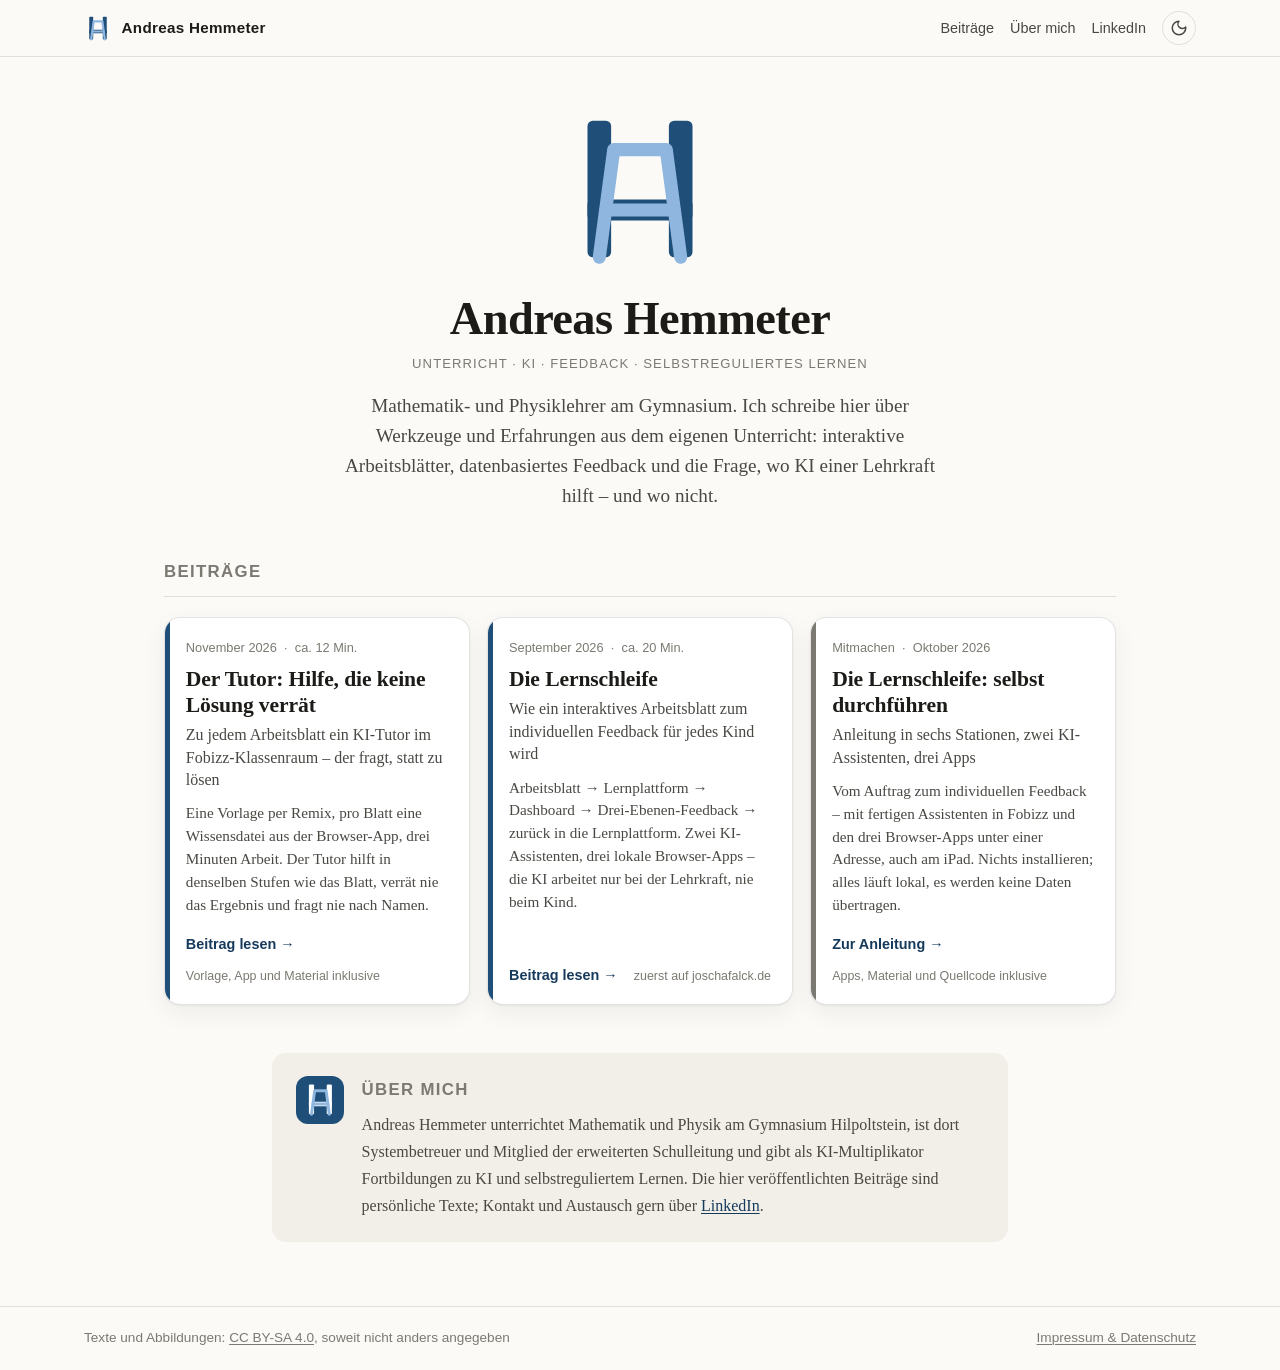
==== index.html @ 4178ff54 "Add files via upload" ====
<!DOCTYPE html>
<html lang="de">
<head>
<meta charset="utf-8">
<meta name="viewport" content="width=device-width, initial-scale=1">
<title>Andreas Hemmeter – Die Lernschleife, KI und Feedback im Unterricht</title>
<meta name="description" content="Andreas Hemmeter schreibt über die Lernschleife – individuelles Feedback mit KI aus interaktiven Arbeitsblättern –, über KI im Unterricht und selbstreguliertes Lernen.">
<meta name="author" content="Andreas Hemmeter">
<meta property="og:title" content="Andreas Hemmeter – Beiträge">
<meta property="og:description" content="Texte zur Lernschleife, zu KI im Unterricht, lernwirksamem Feedback und selbstreguliertem Lernen.">
<meta property="og:type" content="website">
<link rel="canonical" href="https://andreas-hemmeter.de/">
<meta property="og:url" content="https://andreas-hemmeter.de/">
<meta property="og:site_name" content="Andreas Hemmeter">
<meta property="og:locale" content="de_DE">
<meta property="og:image" content="https://andreas-hemmeter.de/icon-512.png">
<meta property="og:image:width" content="512">
<meta property="og:image:height" content="512">
<meta property="og:image:alt" content="Logo von Andreas Hemmeter">
<meta name="twitter:card" content="summary">
<script type="application/ld+json">
{
 "@context": "https://schema.org",
 "@graph": [
  {
   "@type": "WebSite",
   "@id": "https://andreas-hemmeter.de/#website",
   "url": "https://andreas-hemmeter.de/",
   "name": "Andreas Hemmeter",
   "inLanguage": "de",
   "publisher": {
    "@id": "https://andreas-hemmeter.de/#person"
   }
  },
  {
   "@type": "Person",
   "@id": "https://andreas-hemmeter.de/#person",
   "name": "Andreas Hemmeter",
   "url": "https://andreas-hemmeter.de/",
   "jobTitle": "Lehrer für Mathematik und Physik",
   "worksFor": {
    "@type": "EducationalOrganization",
    "name": "Gymnasium Hilpoltstein"
   },
   "sameAs": [
    "https://www.linkedin.com/in/andreas-hemmeter-46641b86",
    "https://github.com/andy-unclesam"
   ],
   "image": "https://andreas-hemmeter.de/icon-512.png"
  }
 ]
}
</script>
<meta name="color-scheme" content="light dark">
<link rel="icon" href="/favicon.svg" type="image/svg+xml">
<link rel="icon" href="/favicon-32.png" sizes="32x32" type="image/png">
<link rel="apple-touch-icon" href="/apple-touch-icon.png">
<link rel="stylesheet" href="stil.css">
</head>
<body>

<header class="kopf">
  <div class="kopf-inner">
    <a class="marke" href="./"><svg class="logo" viewBox="0 0 64 64" aria-hidden="true" focusable="false"><g class="h"><rect x="12" y="6" width="9" height="52" rx="2"/><rect x="43" y="6" width="9" height="52" rx="2"/><rect x="12" y="36" width="40" height="8" rx="2"/></g><g class="a" fill="none" stroke-width="5" stroke-linecap="round" stroke-linejoin="round"><path d="M16.5 58 L22 17 H42 L47.5 58"/><path d="M19 40 H45"/></g></svg><span>Andreas Hemmeter</span></a>
    <nav class="kopf-nav" aria-label="Seite">
      <a href="#beitraege">Beiträge</a>
      <a href="#ueber">Über mich</a>
      <a href="https://www.linkedin.com/in/andreas-hemmeter-46641b86" rel="me noopener" target="_blank">LinkedIn</a>
      <button type="button" class="theme" id="theme" aria-label="Hell/Dunkel umschalten" title="Hell/Dunkel umschalten">
        <svg width="18" height="18" viewBox="0 0 24 24" fill="none" stroke="currentColor" stroke-width="2" stroke-linecap="round" stroke-linejoin="round" aria-hidden="true"><path d="M12 3a9 9 0 1 0 9 9c0-.5 0-1-.1-1.4A5.5 5.5 0 0 1 12 3z"/></svg>
      </button>
    </nav>
  </div>
</header>

<main class="seite">

  <section class="hero">
    <div class="hero-logo" aria-hidden="true"><svg class="logo" viewBox="0 0 64 64" aria-hidden="true" focusable="false"><g class="h"><rect x="12" y="6" width="9" height="52" rx="2"/><rect x="43" y="6" width="9" height="52" rx="2"/><rect x="12" y="36" width="40" height="8" rx="2"/></g><g class="a" fill="none" stroke-width="5" stroke-linecap="round" stroke-linejoin="round"><path d="M16.5 58 L22 17 H42 L47.5 58"/><path d="M19 40 H45"/></g></svg></div>
    <h1 class="hero-name">Andreas Hemmeter</h1>
    <p class="kicker">Unterricht · KI · Feedback · selbstreguliertes Lernen</p>
    <p class="untertitel">Mathematik- und Physiklehrer am Gymnasium. Ich schreibe hier über Werkzeuge und Erfahrungen aus dem eigenen Unterricht: interaktive Arbeitsblätter, datenbasiertes Feedback und die Frage, wo KI einer Lehrkraft hilft – und wo nicht.</p>
  </section>

  <section id="beitraege" class="beitraege" aria-labelledby="beitraege-titel">
    <h2 id="beitraege-titel">Beiträge</h2>
    <div class="kacheln">

      <!-- ── Neuer Beitrag: diesen <a class="kachel">-Block kopieren und oben einfügen (neueste zuerst) ── -->
      <a class="kachel" href="Lernschleife/tutor/">
        <p class="kachel-meta"><time datetime="2026-11">November 2026</time><span aria-hidden="true">·</span><span>ca. 12 Min.</span></p>
        <h3>Der Tutor: Hilfe, die keine Lösung verrät</h3>
        <p class="kachel-unter">Zu jedem Arbeitsblatt ein KI-Tutor im Fobizz-Klassenraum – der fragt, statt zu lösen</p>
        <p class="kachel-text">Eine Vorlage per Remix, pro Blatt eine Wissensdatei aus der Browser-App, drei Minuten Arbeit. Der Tutor hilft in denselben Stufen wie das Blatt, verrät nie das Ergebnis und fragt nie nach Namen.</p>
        <p class="kachel-link"><span>Beitrag lesen →</span><span class="kachel-quelle">Vorlage, App und Material inklusive</span></p>
      </a>
      <!-- ── Ende Beitrag ── -->

      <a class="kachel" href="Lernschleife/">
        <p class="kachel-meta"><time datetime="2026-09">September 2026</time><span aria-hidden="true">·</span><span>ca. 20 Min.</span></p>
        <h3>Die Lernschleife</h3>
        <p class="kachel-unter">Wie ein interaktives Arbeitsblatt zum individuellen Feedback für jedes Kind wird</p>
        <p class="kachel-text">Arbeitsblatt → Lernplattform → Dashboard → Drei-Ebenen-Feedback → zurück in die Lernplattform. Zwei KI-Assistenten, drei lokale Browser-Apps – die KI arbeitet nur bei der Lehrkraft, nie beim Kind.</p>
        <p class="kachel-link"><span>Beitrag lesen →</span><span class="kachel-quelle">zuerst auf joschafalck.de</span></p>
      </a>
      <!-- ── Ende Beitrag ── -->

      <a class="kachel werkzeug" href="Lernschleife/anleitung/">
        <p class="kachel-meta"><span>Mitmachen</span><span aria-hidden="true">·</span><time datetime="2026-10">Oktober 2026</time></p>
        <h3>Die Lernschleife: selbst durchführen</h3>
        <p class="kachel-unter">Anleitung in sechs Stationen, zwei KI-Assistenten, drei Apps</p>
        <p class="kachel-text">Vom Auftrag zum individuellen Feedback – mit fertigen Assistenten in Fobizz und den drei Browser-Apps unter einer Adresse, auch am iPad. Nichts installieren; alles läuft lokal, es werden keine Daten übertragen.</p>
        <p class="kachel-link"><span>Zur Anleitung →</span><span class="kachel-quelle">Apps, Material und Quellcode inklusive</span></p>
      </a>

    </div>
  </section>

  <section id="ueber" class="ueber" aria-labelledby="ueber-titel">
    <div class="logo-kachel" aria-hidden="true"><svg class="logo" viewBox="0 0 64 64" aria-hidden="true" focusable="false"><g class="h"><rect x="12" y="6" width="9" height="52" rx="2"/><rect x="43" y="6" width="9" height="52" rx="2"/><rect x="12" y="36" width="40" height="8" rx="2"/></g><g class="a" fill="none" stroke-width="5" stroke-linecap="round" stroke-linejoin="round"><path d="M16.5 58 L22 17 H42 L47.5 58"/><path d="M19 40 H45"/></g></svg></div>
    <div>
      <h2 id="ueber-titel">Über mich</h2>
      <p>Andreas Hemmeter unterrichtet Mathematik und Physik am Gymnasium Hilpoltstein, ist dort Systembetreuer und Mitglied der erweiterten Schulleitung und gibt als KI-Multiplikator Fortbildungen zu KI und selbstreguliertem Lernen. Die hier veröffentlichten Beiträge sind persönliche Texte; Kontakt und Austausch gern über <a href="https://www.linkedin.com/in/andreas-hemmeter-46641b86" rel="me noopener" target="_blank">LinkedIn</a>.</p>
    </div>
  </section>

</main>

<footer class="fuss">
  <div class="fuss-inner">
    <span>Texte und Abbildungen: <a href="https://creativecommons.org/licenses/by-sa/4.0/deed.de" rel="license noopener" target="_blank">CC BY-SA 4.0</a>, soweit nicht anders angegeben</span>
    <span><a href="impressum.html">Impressum &amp; Datenschutz</a></span>
  </div>
</footer>

<script>
(function () {
  var root = document.documentElement, btn = document.getElementById('theme');
  var t; try { t = localStorage.getItem('theme'); } catch (e) {}
  if (t === 'dark' || t === 'light') root.setAttribute('data-theme', t);
  btn.addEventListener('click', function () {
    var dunkel = root.getAttribute('data-theme') === 'dark' ||
      (!root.getAttribute('data-theme') && window.matchMedia('(prefers-color-scheme: dark)').matches);
    var neu = dunkel ? 'light' : 'dark';
    root.setAttribute('data-theme', neu);
    try { localStorage.setItem('theme', neu); } catch (e) {}
  });
})();
</script>
</body>
</html>
---- stil.css ----
/* ───────── andreas-hemmeter.de · Startseite ───────── */
:root {
  --bg: #fbfaf7; --bg-2: #f2efe8; --ink: #1c1b18; --ink-2: #4a4843; --ink-3: #7c7972;
  --line: rgba(28,27,24,0.12); --accent: #1f4e79; --accent-soft: rgba(31,78,121,0.09); --accent-ink: #163a5c;
  --card: #ffffff; --shadow: 0 1px 2px rgba(0,0,0,0.05), 0 8px 24px rgba(0,0,0,0.06);
  --serif: "Iowan Old Style", "Palatino Linotype", "Book Antiqua", Palatino, "Charter", "Georgia", serif;
  --sans: -apple-system, BlinkMacSystemFont, "Segoe UI", Roboto, "Helvetica Neue", Arial, sans-serif;
  --measure: 46rem;
}
:root[data-theme="dark"] {
  --bg: #16171a; --bg-2: #1e2024; --ink: #ebe8e1; --ink-2: #c3bfb6; --ink-3: #8c8981;
  --line: rgba(235,232,225,0.14); --accent: #8fb6de; --accent-soft: rgba(143,182,222,0.12); --accent-ink: #b7d2ee;
  --card: #1e2024; --shadow: 0 1px 2px rgba(0,0,0,0.4), 0 10px 30px rgba(0,0,0,0.45);
}
@media (prefers-color-scheme: dark) {
  :root:not([data-theme="light"]) {
    --bg: #16171a; --bg-2: #1e2024; --ink: #ebe8e1; --ink-2: #c3bfb6; --ink-3: #8c8981;
    --line: rgba(235,232,225,0.14); --accent: #8fb6de; --accent-soft: rgba(143,182,222,0.12); --accent-ink: #b7d2ee;
    --card: #1e2024; --shadow: 0 1px 2px rgba(0,0,0,0.4), 0 10px 30px rgba(0,0,0,0.45);
  }
}
* { box-sizing: border-box; }
html { scroll-behavior: smooth; -webkit-text-size-adjust: 100%; }
body { margin: 0; background: var(--bg); color: var(--ink); font-family: var(--serif); font-size: 1.125rem; line-height: 1.68; -webkit-font-smoothing: antialiased; min-height: 100vh; display: flex; flex-direction: column; }
a { color: var(--accent-ink); text-decoration-thickness: 1px; text-underline-offset: 0.14em; }
a:hover { color: var(--accent); }
button { font: inherit; }

.kopf { position: sticky; top: 0; z-index: 40; background: color-mix(in srgb, var(--bg) 88%, transparent); backdrop-filter: saturate(1.2) blur(10px); border-bottom: 1px solid var(--line); }
.kopf-inner { max-width: 72rem; margin: 0 auto; padding: 0.7rem 1.25rem; display: flex; align-items: center; justify-content: space-between; gap: 1rem; }
.marke { font-family: var(--sans); font-weight: 600; letter-spacing: 0.02em; text-decoration: none; color: var(--ink); font-size: 0.95rem; }
.kopf-nav { display: flex; align-items: center; gap: 1rem; font-family: var(--sans); font-size: 0.9rem; }
.kopf-nav a { text-decoration: none; color: var(--ink-2); }
.kopf-nav a:hover { color: var(--accent); }
.theme { background: none; border: 1px solid var(--line); border-radius: 999px; width: 34px; height: 34px; display: inline-flex; align-items: center; justify-content: center; color: var(--ink-2); cursor: pointer; }
.theme:hover { color: var(--accent); border-color: var(--accent); }

.seite { max-width: var(--measure); margin: 0 auto; padding: 0 1.25rem 4rem; width: 100%; flex: 1; }
.hero { margin: 3rem 0 3rem; text-align: center; display: flex; flex-direction: column; align-items: center; }
.hero-logo { width: clamp(120px, 22vw, 168px); height: auto; margin-bottom: 1.2rem; }
.hero-logo .logo { width: 100%; height: auto; }
.hero-name { font-weight: 600; font-size: clamp(2rem, 4.6vw, 2.9rem); letter-spacing: -0.012em; margin: 0 0 0.6rem; line-height: 1.1; }
.hero .kicker { margin-bottom: 1rem; }
.hero .untertitel { max-width: 38rem; }
.intro { margin: 3.5rem 0 3rem; }
.kicker { font-family: var(--sans); font-size: 0.82rem; letter-spacing: 0.08em; text-transform: uppercase; color: var(--ink-3); margin: 0 0 1rem; }
h1 { font-weight: 600; font-size: clamp(1.7rem, 3.4vw, 2.4rem); line-height: 1.18; letter-spacing: -0.01em; margin: 0 0 1.1rem; }
.seite { max-width: 62rem; }
.untertitel { font-size: 1.2rem; line-height: 1.55; color: var(--ink-2); margin: 0; }
h2 { font-weight: 600; font-size: 1.05rem; font-family: var(--sans); letter-spacing: 0.08em; text-transform: uppercase; color: var(--ink-3); margin: 0 0 1.25rem; padding-bottom: 0.6rem; border-bottom: 1px solid var(--line); }

.beitrag { padding: 0.25rem 0 1.75rem; margin-bottom: 1.75rem; border-bottom: 1px solid var(--line); }
.beitrag:last-of-type { border-bottom: 0; }
.beitrag-meta { font-family: var(--sans); font-size: 0.85rem; color: var(--ink-3); display: flex; flex-wrap: wrap; gap: 0.5rem; margin: 0 0 0.5rem; }
.beitrag h3 { font-size: 1.5rem; line-height: 1.25; font-weight: 600; margin: 0 0 0.8rem; letter-spacing: -0.005em; }
.beitrag h3 a { text-decoration: none; color: var(--ink); }
.beitrag h3 a:hover { color: var(--accent); }
.beitrag p { margin: 0 0 0.8rem; color: var(--ink-2); }
.beitrag-link { font-family: var(--sans); font-size: 0.95rem; }
.beitrag-link a { text-decoration: none; font-weight: 600; }

.ueber { display: flex; gap: 1.1rem; align-items: flex-start; background: var(--bg-2); border-radius: 14px; padding: 1.4rem 1.5rem; margin-top: 3rem; font-size: 1rem; color: var(--ink-2); }
.ueber h2 { border: 0; padding: 0; margin: 0 0 0.5rem; }
.ueber p { margin: 0; }
.ueber-initialen { flex-shrink: 0; width: 3rem; height: 3rem; border-radius: 50%; background: var(--accent); color: #fff; font-family: var(--sans); font-weight: 700; display: flex; align-items: center; justify-content: center; letter-spacing: 0.04em; }

.fuss { border-top: 1px solid var(--line); font-family: var(--sans); font-size: 0.85rem; color: var(--ink-3); }
.fuss-inner { max-width: 72rem; margin: 0 auto; padding: 1.25rem; display: flex; justify-content: space-between; gap: 1rem; flex-wrap: wrap; }
.fuss a { color: inherit; }

/* Impressum-Seite */
.rechtlich h1 { font-size: 1.8rem; margin-top: 3rem; }
.rechtlich h2 { margin-top: 2.2rem; }
.rechtlich p, .rechtlich address { margin: 0 0 1rem; font-style: normal; }
.platzhalter { background: rgba(232,113,10,0.15); border-radius: 4px; padding: 0 0.3rem; }

/* Logo */
:root { --logo-a: #8fb6de; }
:root[data-theme="dark"] { --logo-a: #1f4e79; }
@media (prefers-color-scheme: dark) { :root:not([data-theme="light"]) { --logo-a: #1f4e79; } }
.logo { width: 28px; height: 28px; display: block; flex-shrink: 0; }
.logo .h { fill: var(--accent); } .logo .a { stroke: var(--logo-a); }
.marke { display: inline-flex; align-items: center; gap: 0.6rem; }
.logo-kachel { width: 3rem; height: 3rem; border-radius: 12px; background: var(--accent); display: flex; align-items: center; justify-content: center; flex-shrink: 0; }
.logo-kachel .logo { width: 2.3rem; height: 2.3rem; } .logo-kachel .logo .h { fill: #fff; } .logo-kachel .logo .a { stroke: #8fb6de; }

/* Beitrags-Kacheln */
.kacheln { display: grid; grid-template-columns: repeat(auto-fill, minmax(17rem, 1fr)); gap: 1.1rem; }
.kachel { display: flex; flex-direction: column; gap: 0.35rem; background: var(--card); border: 1px solid var(--line); border-radius: 16px; padding: 1.2rem 1.3rem 1.1rem; text-decoration: none; color: inherit; box-shadow: var(--shadow); transition: transform 0.2s, box-shadow 0.2s, border-color 0.2s; position: relative; overflow: hidden; }
.kachel::before { content: ""; position: absolute; left: 0; top: 0; bottom: 0; width: 5px; background: var(--accent); }
.kachel:hover { transform: translateY(-2px); border-color: var(--accent); }
.kachel.werkzeug::before { background: var(--ink-3); }
.kachel-meta { font-family: var(--sans); font-size: 0.8rem; color: var(--ink-3); display: flex; gap: 0.45rem; margin: 0; }
.kachel h3 { font-size: 1.35rem; line-height: 1.2; font-weight: 600; margin: 0.15rem 0 0; letter-spacing: -0.005em; }
.kachel-unter { font-size: 1rem; line-height: 1.4; color: var(--ink-2); margin: 0 0 0.35rem; }
.kachel-text { font-size: 0.95rem; line-height: 1.5; color: var(--ink-2); margin: 0 0 0.6rem; flex: 1; }
.kachel-link { font-family: var(--sans); font-size: 0.9rem; font-weight: 600; color: var(--accent-ink); margin: 0; display: flex; justify-content: space-between; align-items: baseline; gap: 0.6rem; flex-wrap: wrap; }
.kachel-quelle { font-weight: 400; font-size: 0.78rem; color: var(--ink-3); }
.kachel:hover .kachel-link { color: var(--accent); }
.ueber { max-width: 46rem; margin-left: auto; margin-right: auto; }
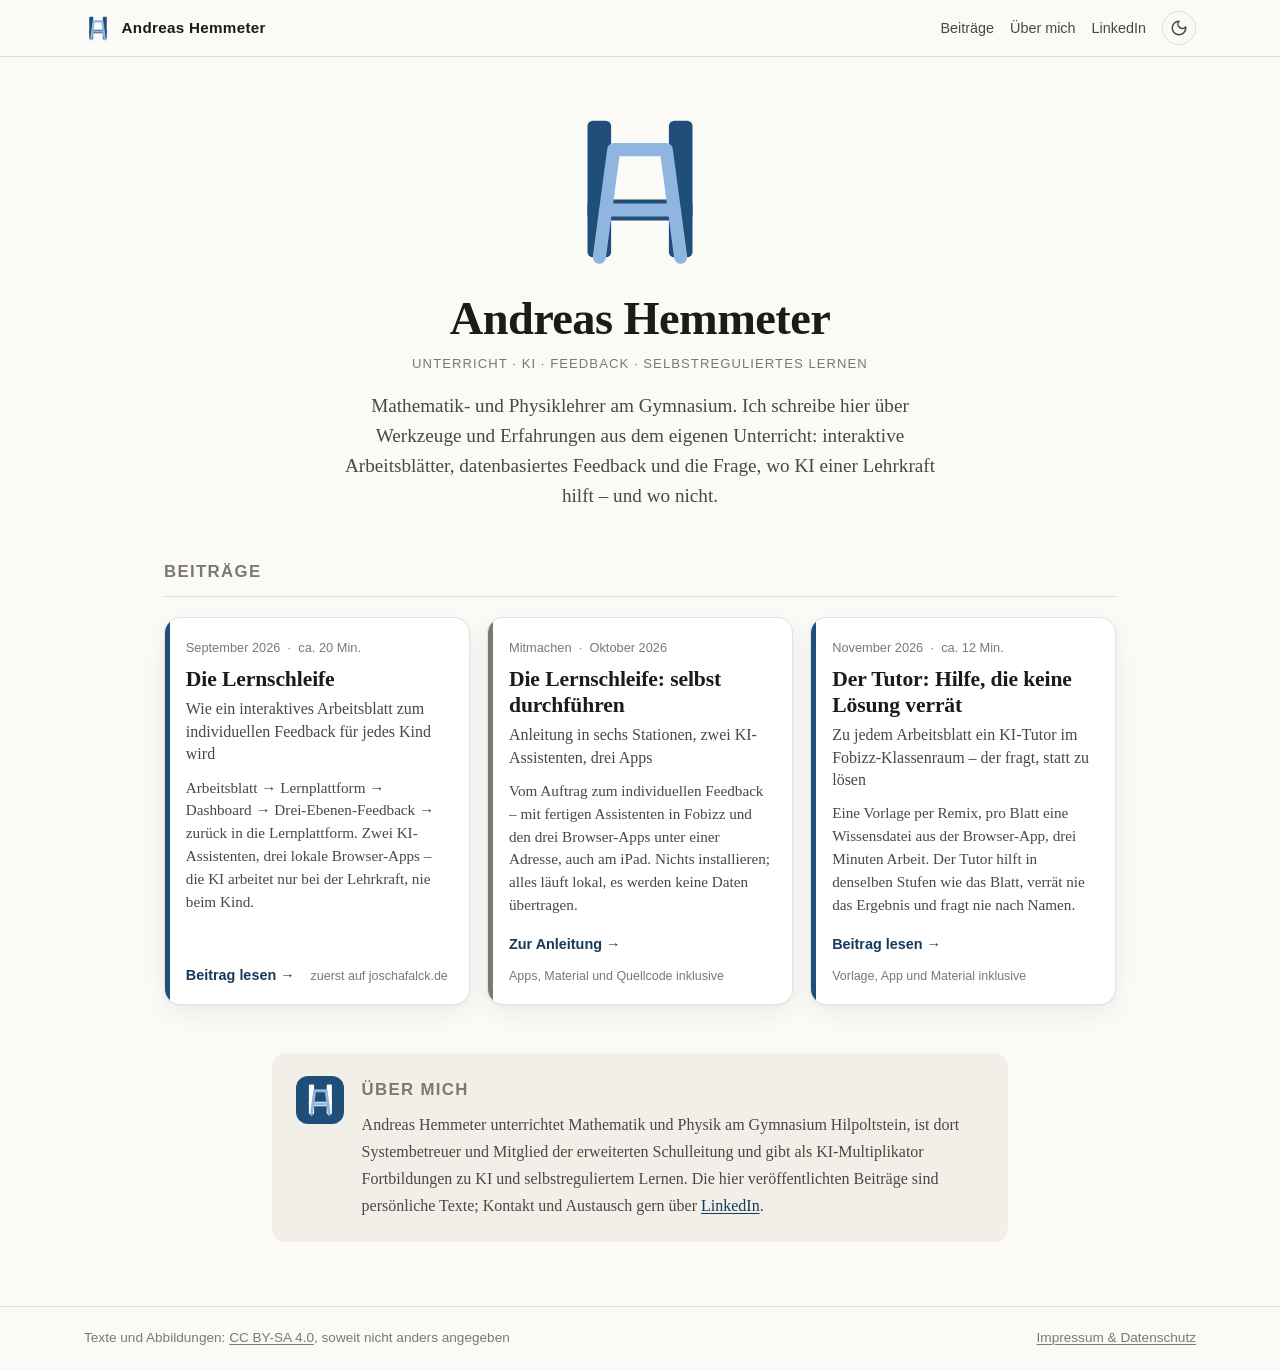
==== commit ea8e0325: "Add files via upload" ====
--- a/index.html
+++ b/index.html
@@ -86,16 +86,7 @@
     <h2 id="beitraege-titel">Beiträge</h2>
     <div class="kacheln">
 
-      <!-- ── Neuer Beitrag: diesen <a class="kachel">-Block kopieren und oben einfügen (neueste zuerst) ── -->
-      <a class="kachel" href="Lernschleife/tutor/">
-        <p class="kachel-meta"><time datetime="2026-11">November 2026</time><span aria-hidden="true">·</span><span>ca. 12 Min.</span></p>
-        <h3>Der Tutor: Hilfe, die keine Lösung verrät</h3>
-        <p class="kachel-unter">Zu jedem Arbeitsblatt ein KI-Tutor im Fobizz-Klassenraum – der fragt, statt zu lösen</p>
-        <p class="kachel-text">Eine Vorlage per Remix, pro Blatt eine Wissensdatei aus der Browser-App, drei Minuten Arbeit. Der Tutor hilft in denselben Stufen wie das Blatt, verrät nie das Ergebnis und fragt nie nach Namen.</p>
-        <p class="kachel-link"><span>Beitrag lesen →</span><span class="kachel-quelle">Vorlage, App und Material inklusive</span></p>
-      </a>
-      <!-- ── Ende Beitrag ── -->
-
+      <!-- ── Neuer Beitrag: diesen <a class="kachel">-Block kopieren und unten anfügen (chronologisch, ältester zuerst) ── -->
       <a class="kachel" href="Lernschleife/">
         <p class="kachel-meta"><time datetime="2026-09">September 2026</time><span aria-hidden="true">·</span><span>ca. 20 Min.</span></p>
         <h3>Die Lernschleife</h3>
@@ -112,6 +103,16 @@
         <p class="kachel-text">Vom Auftrag zum individuellen Feedback – mit fertigen Assistenten in Fobizz und den drei Browser-Apps unter einer Adresse, auch am iPad. Nichts installieren; alles läuft lokal, es werden keine Daten übertragen.</p>
         <p class="kachel-link"><span>Zur Anleitung →</span><span class="kachel-quelle">Apps, Material und Quellcode inklusive</span></p>
       </a>
+      <!-- ── Ende Beitrag ── -->
+
+      <a class="kachel" href="Lernschleife/tutor/">
+        <p class="kachel-meta"><time datetime="2026-11">November 2026</time><span aria-hidden="true">·</span><span>ca. 12 Min.</span></p>
+        <h3>Der Tutor: Hilfe, die keine Lösung verrät</h3>
+        <p class="kachel-unter">Zu jedem Arbeitsblatt ein KI-Tutor im Fobizz-Klassenraum – der fragt, statt zu lösen</p>
+        <p class="kachel-text">Eine Vorlage per Remix, pro Blatt eine Wissensdatei aus der Browser-App, drei Minuten Arbeit. Der Tutor hilft in denselben Stufen wie das Blatt, verrät nie das Ergebnis und fragt nie nach Namen.</p>
+        <p class="kachel-link"><span>Beitrag lesen →</span><span class="kachel-quelle">Vorlage, App und Material inklusive</span></p>
+      </a>
+      <!-- ── Ende Beitrag ── -->
 
     </div>
   </section>
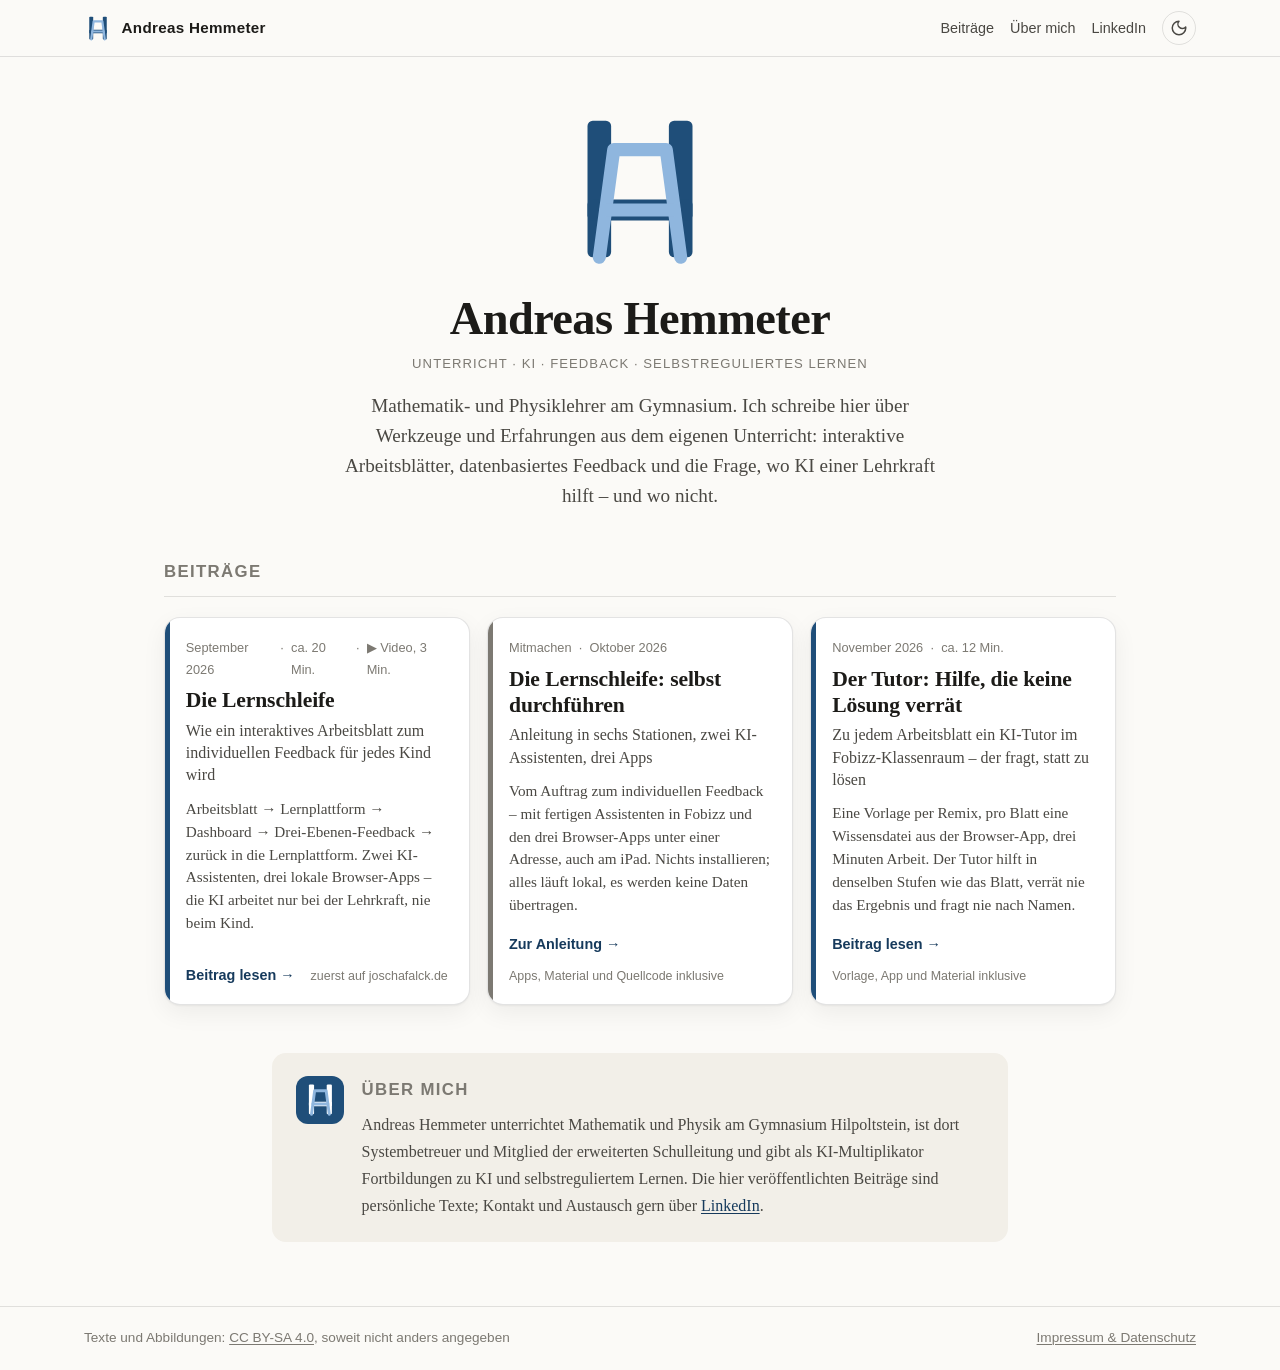
==== commit 3dbc812e: "Add files via upload" ====
--- a/index.html
+++ b/index.html
@@ -88,7 +88,7 @@
 
       <!-- ── Neuer Beitrag: diesen <a class="kachel">-Block kopieren und unten anfügen (chronologisch, ältester zuerst) ── -->
       <a class="kachel" href="Lernschleife/">
-        <p class="kachel-meta"><time datetime="2026-09">September 2026</time><span aria-hidden="true">·</span><span>ca. 20 Min.</span></p>
+        <p class="kachel-meta"><time datetime="2026-09">September 2026</time><span aria-hidden="true">·</span><span>ca. 20 Min.</span><span aria-hidden="true">·</span><span>▶ Video, 3 Min.</span></p>
         <h3>Die Lernschleife</h3>
         <p class="kachel-unter">Wie ein interaktives Arbeitsblatt zum individuellen Feedback für jedes Kind wird</p>
         <p class="kachel-text">Arbeitsblatt → Lernplattform → Dashboard → Drei-Ebenen-Feedback → zurück in die Lernplattform. Zwei KI-Assistenten, drei lokale Browser-Apps – die KI arbeitet nur bei der Lehrkraft, nie beim Kind.</p>
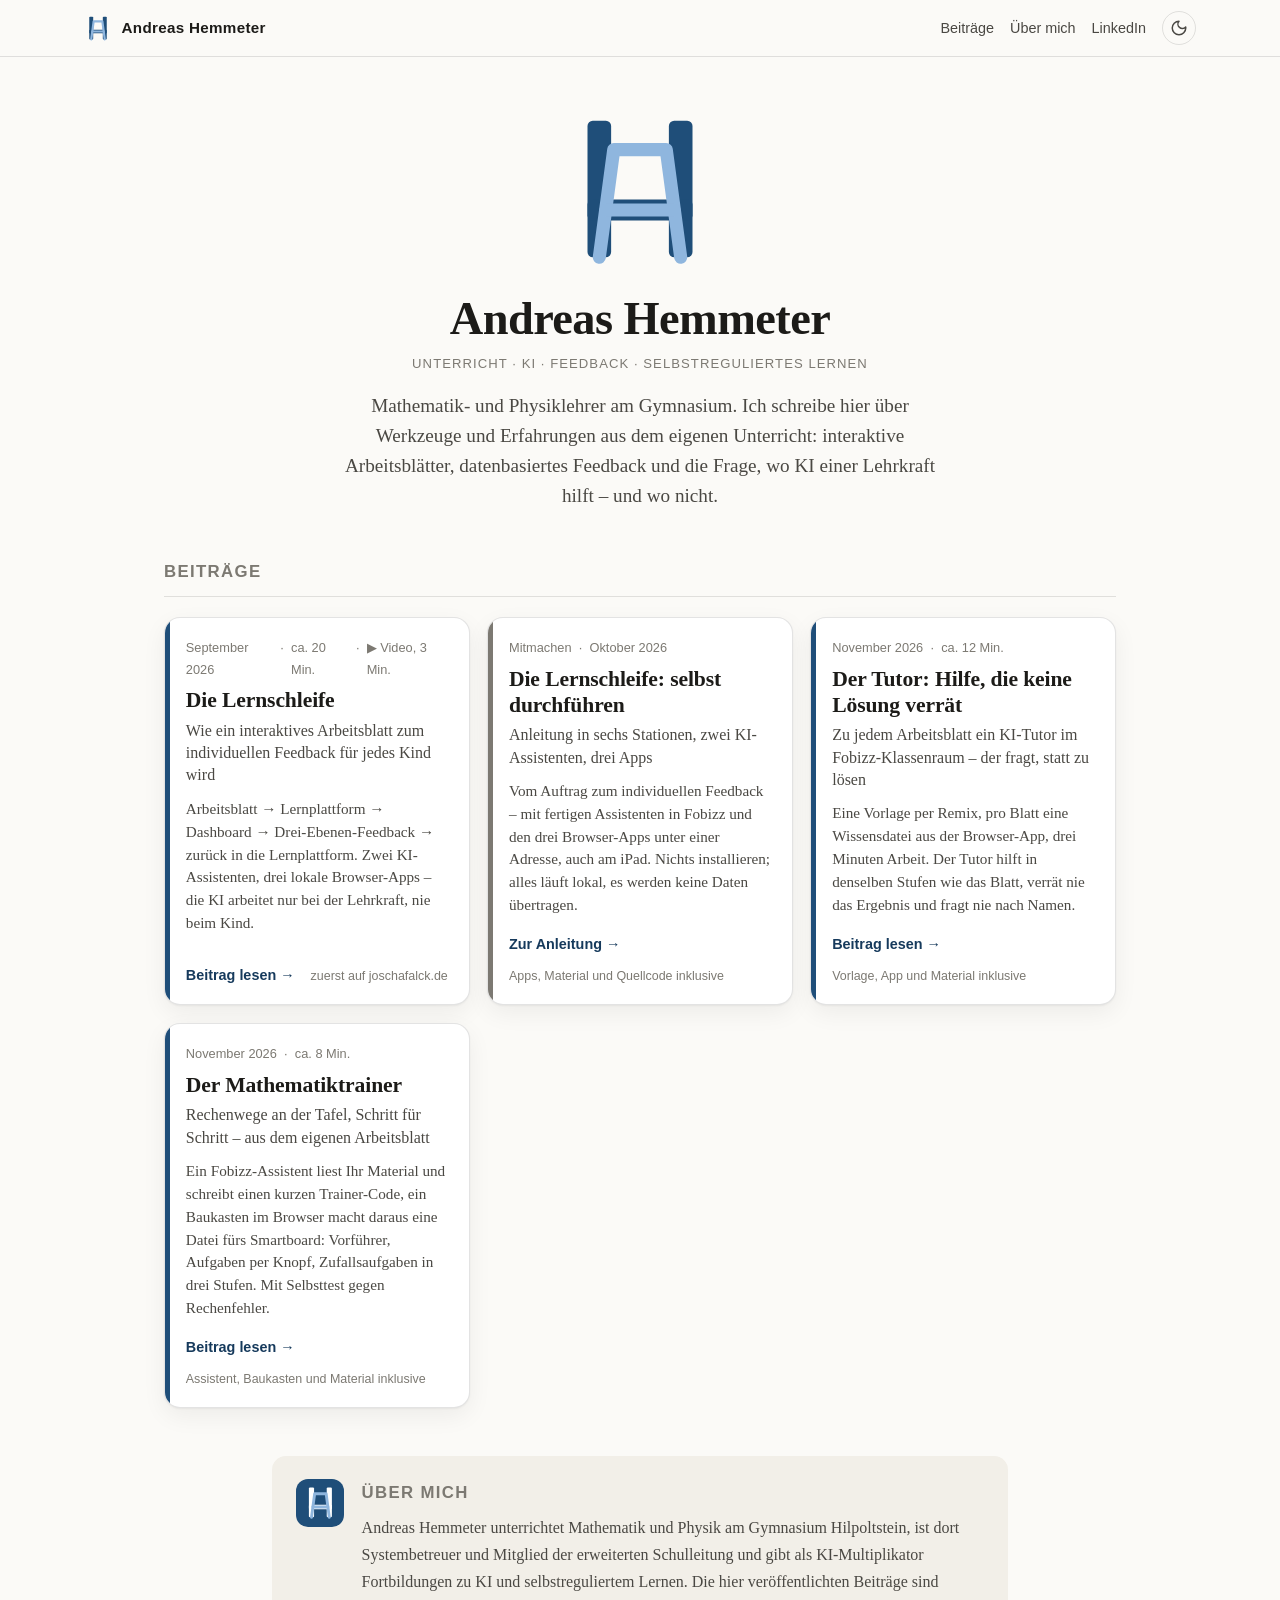
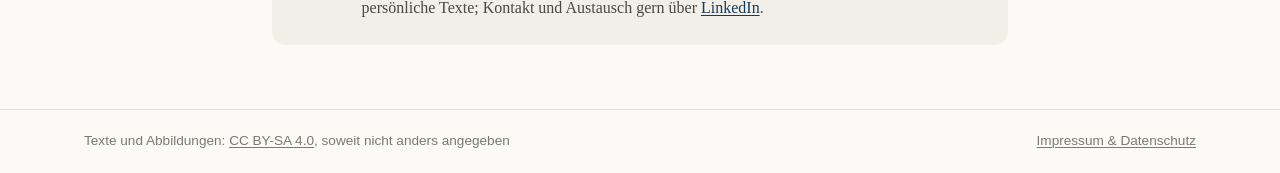
==== commit d8fafe97: "Add files via upload" ====
--- a/index.html
+++ b/index.html
@@ -114,6 +114,15 @@
       </a>
       <!-- ── Ende Beitrag ── -->
 
+      <a class="kachel" href="Mathematiktrainer/">
+        <p class="kachel-meta"><time datetime="2026-11">November 2026</time><span aria-hidden="true">·</span><span>ca. 8 Min.</span></p>
+        <h3>Der Mathematiktrainer</h3>
+        <p class="kachel-unter">Rechenwege an der Tafel, Schritt für Schritt – aus dem eigenen Arbeitsblatt</p>
+        <p class="kachel-text">Ein Fobizz-Assistent liest Ihr Material und schreibt einen kurzen Trainer-Code, ein Baukasten im Browser macht daraus eine Datei fürs Smartboard: Vorführer, Aufgaben per Knopf, Zufallsaufgaben in drei Stufen. Mit Selbsttest gegen Rechenfehler.</p>
+        <p class="kachel-link"><span>Beitrag lesen →</span><span class="kachel-quelle">Assistent, Baukasten und Material inklusive</span></p>
+      </a>
+      <!-- ── Ende Beitrag ── -->
+
     </div>
   </section>
 
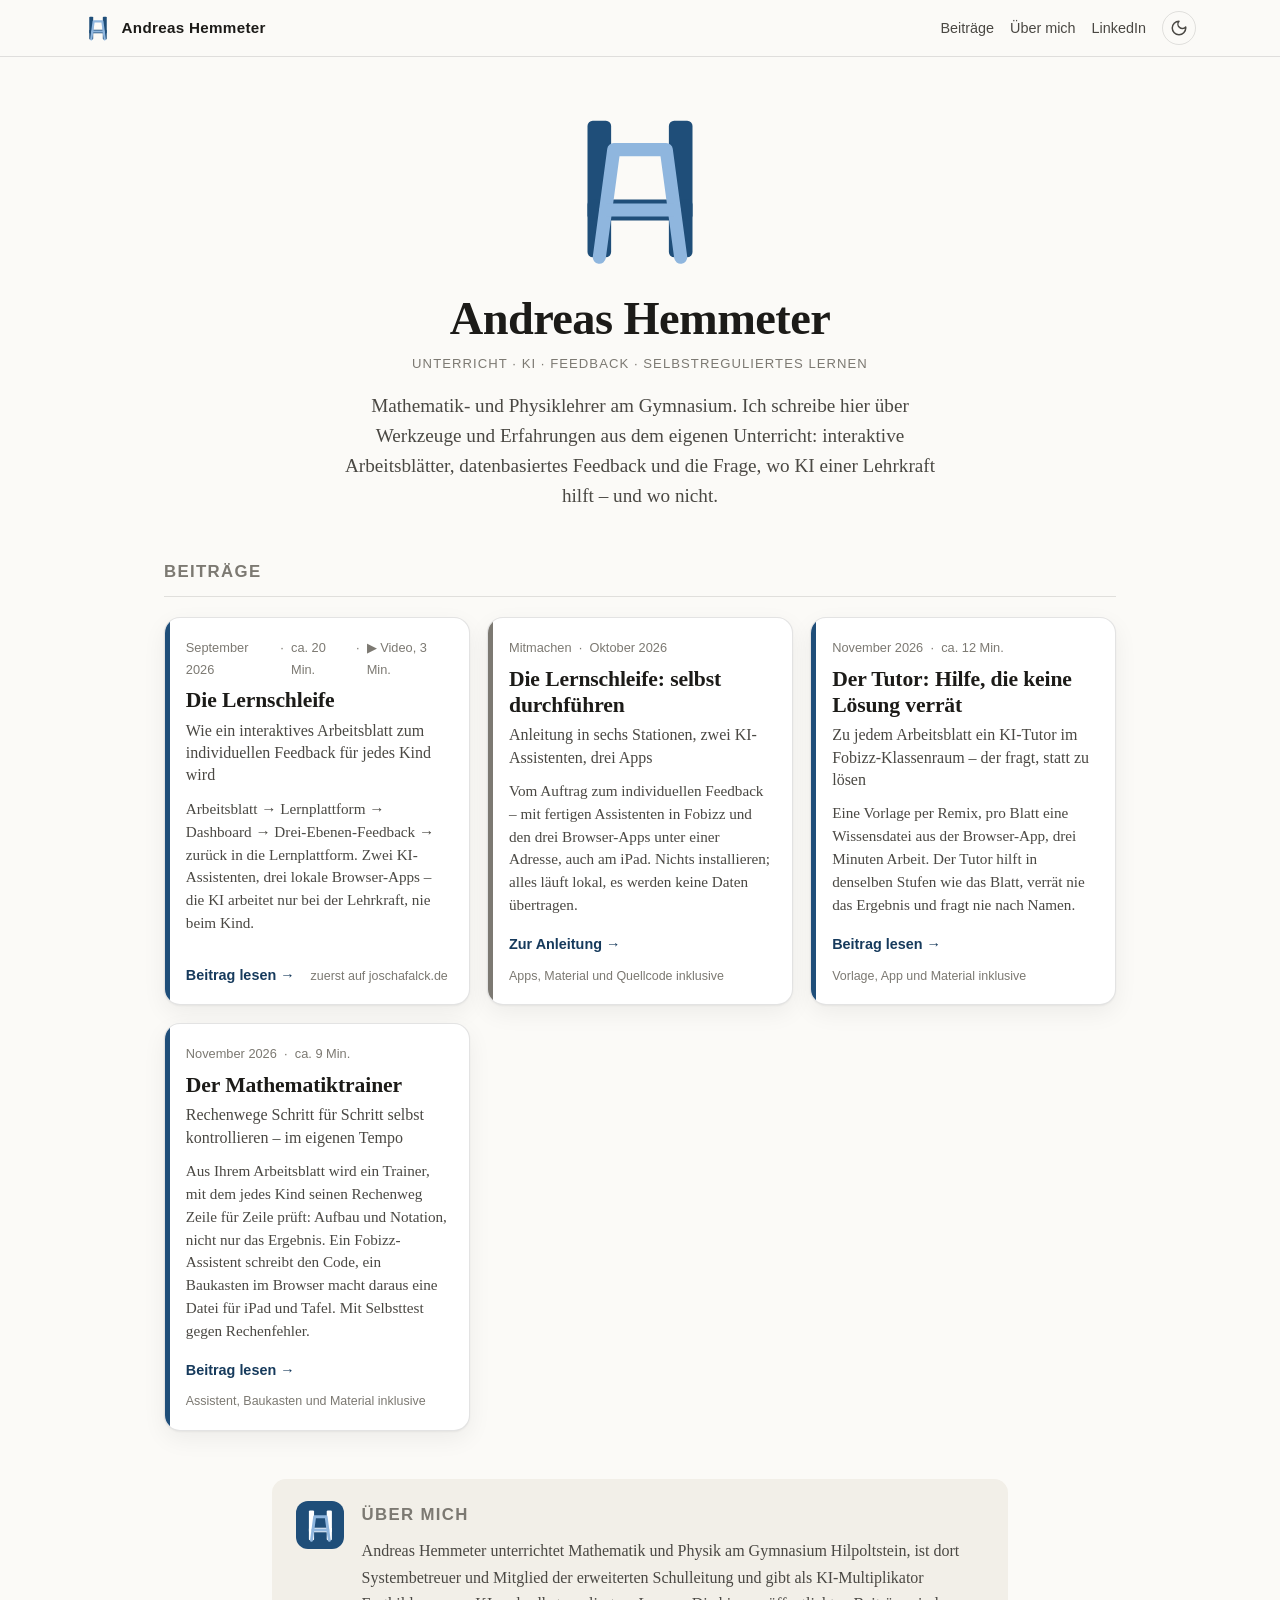
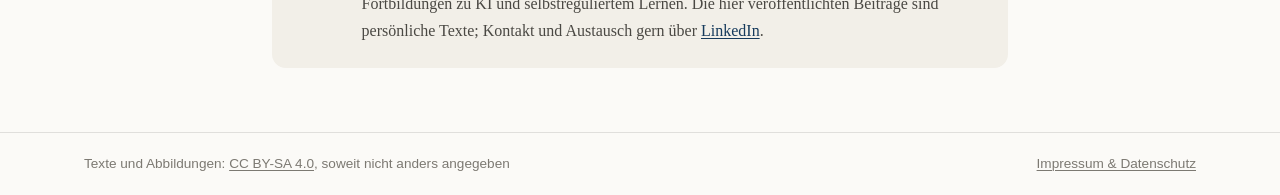
==== commit 67c2efb0: "Add files via upload" ====
--- a/index.html
+++ b/index.html
@@ -115,10 +115,10 @@
       <!-- ── Ende Beitrag ── -->
 
       <a class="kachel" href="Mathematiktrainer/">
-        <p class="kachel-meta"><time datetime="2026-11">November 2026</time><span aria-hidden="true">·</span><span>ca. 8 Min.</span></p>
+        <p class="kachel-meta"><time datetime="2026-11">November 2026</time><span aria-hidden="true">·</span><span>ca. 9 Min.</span></p>
         <h3>Der Mathematiktrainer</h3>
-        <p class="kachel-unter">Rechenwege an der Tafel, Schritt für Schritt – aus dem eigenen Arbeitsblatt</p>
-        <p class="kachel-text">Ein Fobizz-Assistent liest Ihr Material und schreibt einen kurzen Trainer-Code, ein Baukasten im Browser macht daraus eine Datei fürs Smartboard: Vorführer, Aufgaben per Knopf, Zufallsaufgaben in drei Stufen. Mit Selbsttest gegen Rechenfehler.</p>
+        <p class="kachel-unter">Rechenwege Schritt für Schritt selbst kontrollieren – im eigenen Tempo</p>
+        <p class="kachel-text">Aus Ihrem Arbeitsblatt wird ein Trainer, mit dem jedes Kind seinen Rechenweg Zeile für Zeile prüft: Aufbau und Notation, nicht nur das Ergebnis. Ein Fobizz-Assistent schreibt den Code, ein Baukasten im Browser macht daraus eine Datei für iPad und Tafel. Mit Selbsttest gegen Rechenfehler.</p>
         <p class="kachel-link"><span>Beitrag lesen →</span><span class="kachel-quelle">Assistent, Baukasten und Material inklusive</span></p>
       </a>
       <!-- ── Ende Beitrag ── -->
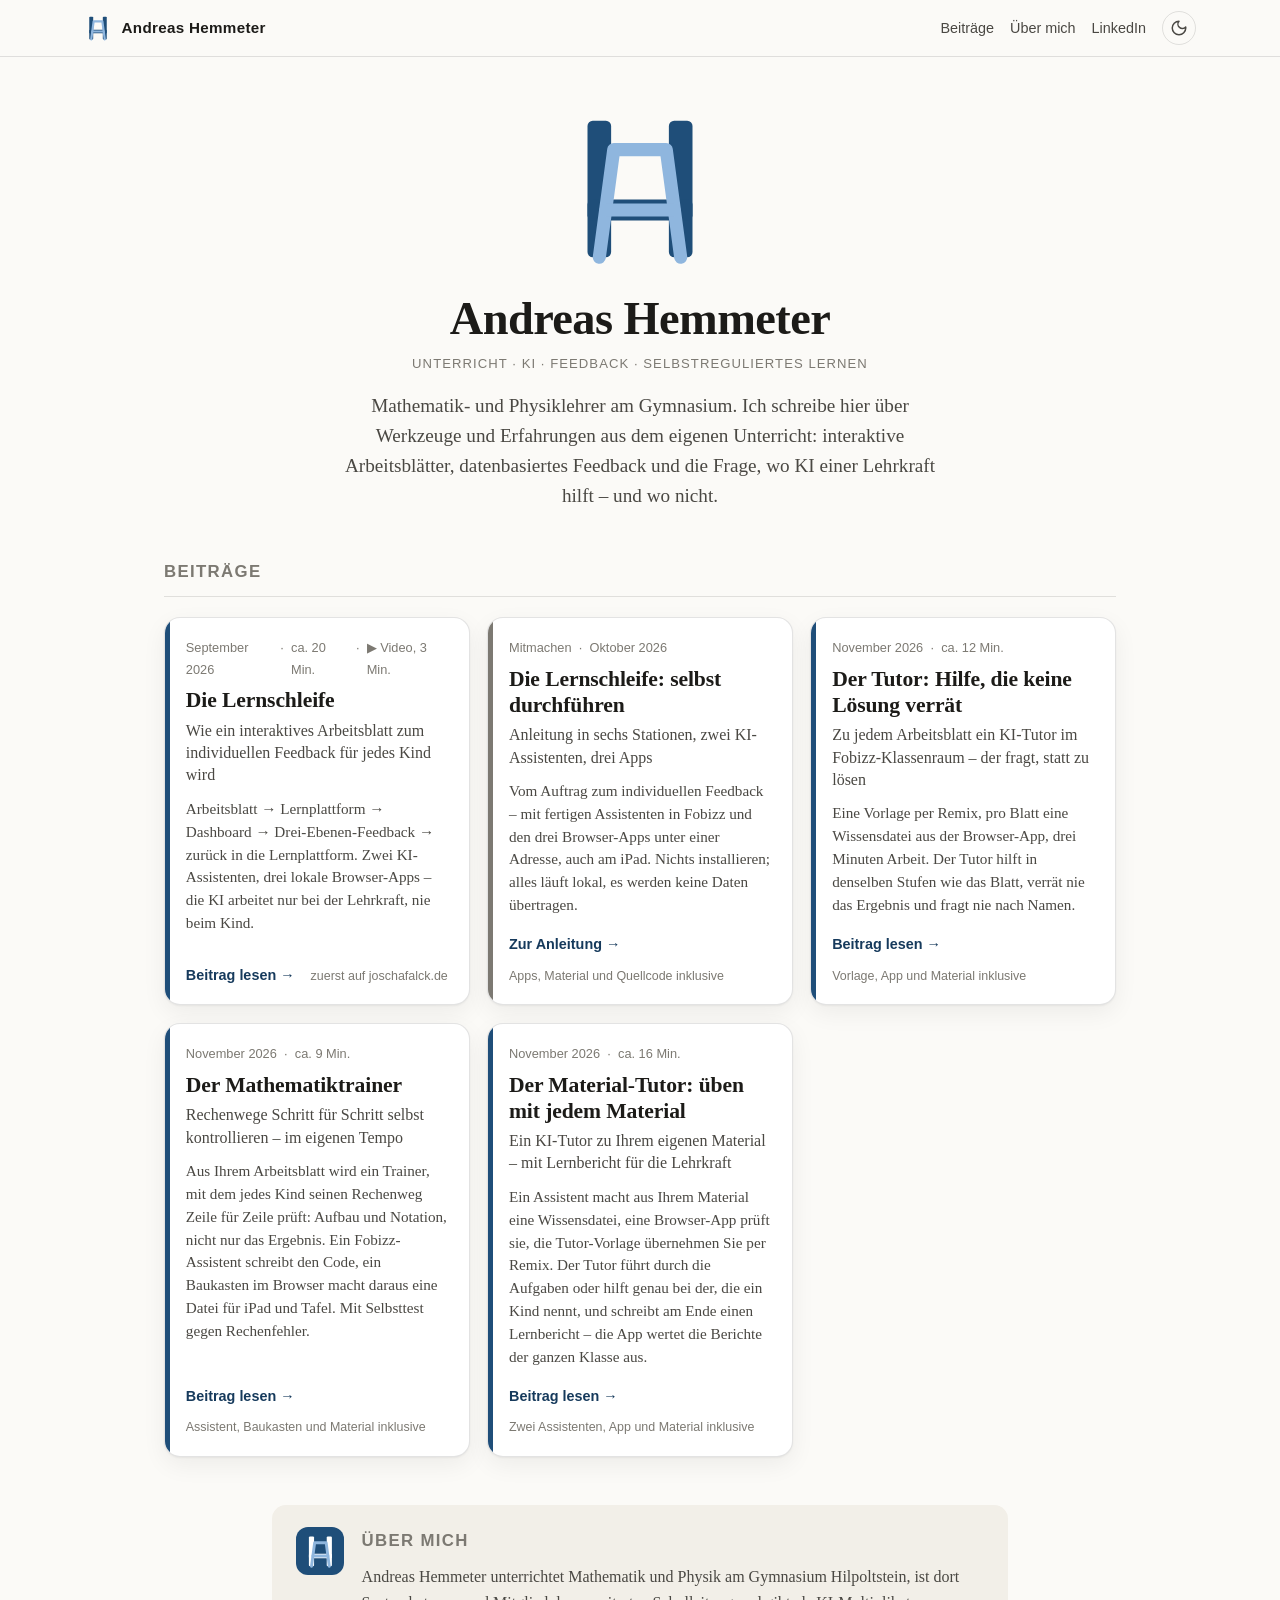
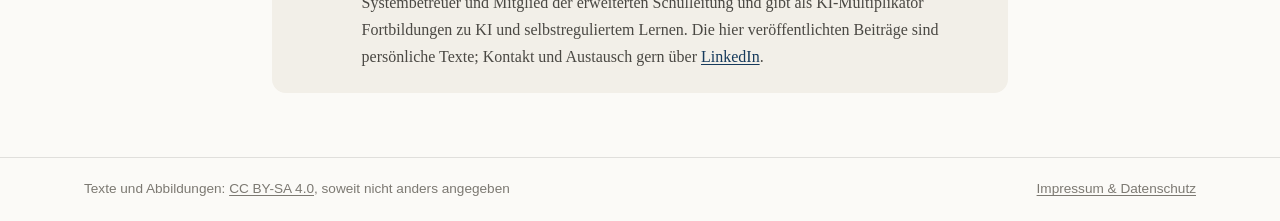
==== commit 55c522c5: "Add files via upload" ====
--- a/index.html
+++ b/index.html
@@ -123,6 +123,15 @@
       </a>
       <!-- ── Ende Beitrag ── -->
 
+      <a class="kachel" href="Material-Tutor/">
+        <p class="kachel-meta"><time datetime="2026-11">November 2026</time><span aria-hidden="true">·</span><span>ca. 16 Min.</span></p>
+        <h3>Der Material-Tutor: üben mit jedem Material</h3>
+        <p class="kachel-unter">Ein KI-Tutor zu Ihrem eigenen Material – mit Lernbericht für die Lehrkraft</p>
+        <p class="kachel-text">Ein Assistent macht aus Ihrem Material eine Wissensdatei, eine Browser-App prüft sie, die Tutor-Vorlage übernehmen Sie per Remix. Der Tutor führt durch die Aufgaben oder hilft genau bei der, die ein Kind nennt, und schreibt am Ende einen Lernbericht – die App wertet die Berichte der ganzen Klasse aus.</p>
+        <p class="kachel-link"><span>Beitrag lesen →</span><span class="kachel-quelle">Zwei Assistenten, App und Material inklusive</span></p>
+      </a>
+      <!-- ── Ende Beitrag ── -->
+
     </div>
   </section>
 
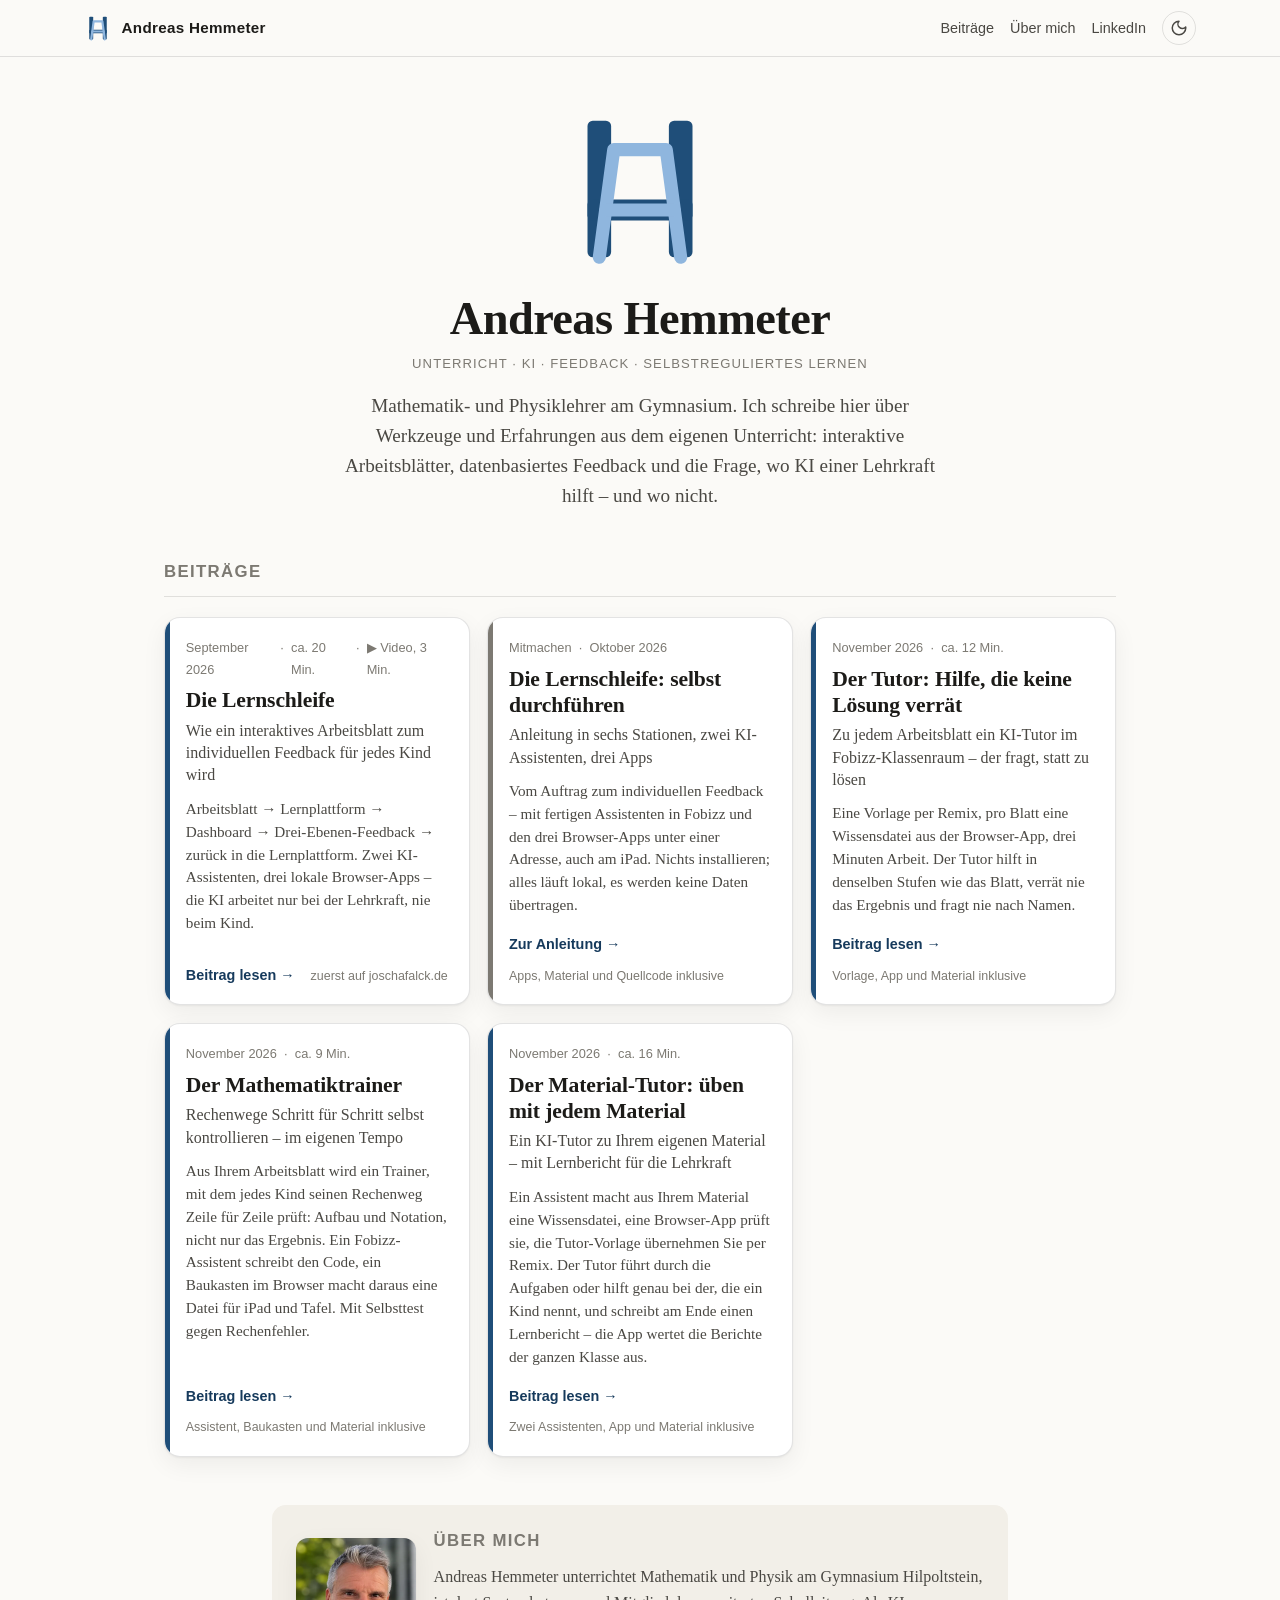
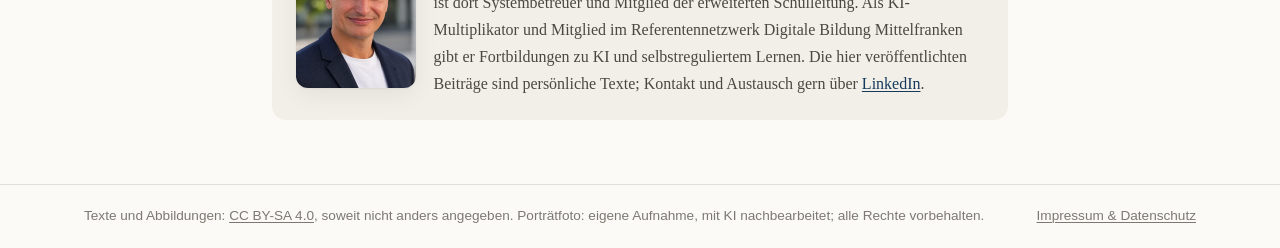
==== commit c5c4ad67: "Add files via upload" ====
--- a/index.html
+++ b/index.html
@@ -46,7 +46,7 @@
     "https://www.linkedin.com/in/andreas-hemmeter-46641b86",
     "https://github.com/andy-unclesam"
    ],
-   "image": "https://andreas-hemmeter.de/icon-512.png"
+   "image": "https://andreas-hemmeter.de/bilder/andreas-hemmeter.jpg"
   }
  ]
 }
@@ -136,10 +136,13 @@
   </section>
 
   <section id="ueber" class="ueber" aria-labelledby="ueber-titel">
-    <div class="logo-kachel" aria-hidden="true"><svg class="logo" viewBox="0 0 64 64" aria-hidden="true" focusable="false"><g class="h"><rect x="12" y="6" width="9" height="52" rx="2"/><rect x="43" y="6" width="9" height="52" rx="2"/><rect x="12" y="36" width="40" height="8" rx="2"/></g><g class="a" fill="none" stroke-width="5" stroke-linecap="round" stroke-linejoin="round"><path d="M16.5 58 L22 17 H42 L47.5 58"/><path d="M19 40 H45"/></g></svg></div>
+    <picture class="portrait">
+      <source srcset="bilder/andreas-hemmeter.webp" type="image/webp">
+      <img src="bilder/andreas-hemmeter.jpg" width="480" height="600" alt="Porträt von Andreas Hemmeter" loading="lazy" decoding="async">
+    </picture>
     <div>
       <h2 id="ueber-titel">Über mich</h2>
-      <p>Andreas Hemmeter unterrichtet Mathematik und Physik am Gymnasium Hilpoltstein, ist dort Systembetreuer und Mitglied der erweiterten Schulleitung und gibt als KI-Multiplikator Fortbildungen zu KI und selbstreguliertem Lernen. Die hier veröffentlichten Beiträge sind persönliche Texte; Kontakt und Austausch gern über <a href="https://www.linkedin.com/in/andreas-hemmeter-46641b86" rel="me noopener" target="_blank">LinkedIn</a>.</p>
+      <p>Andreas Hemmeter unterrichtet Mathematik und Physik am Gymnasium Hilpoltstein, ist dort Systembetreuer und Mitglied der erweiterten Schulleitung. Als KI-Multiplikator und Mitglied im Referentennetzwerk Digitale Bildung Mittelfranken gibt er Fortbildungen zu KI und selbstreguliertem Lernen. Die hier veröffentlichten Beiträge sind persönliche Texte; Kontakt und Austausch gern über <a href="https://www.linkedin.com/in/andreas-hemmeter-46641b86" rel="me noopener" target="_blank">LinkedIn</a>.</p>
     </div>
   </section>
 
@@ -147,7 +150,7 @@
 
 <footer class="fuss">
   <div class="fuss-inner">
-    <span>Texte und Abbildungen: <a href="https://creativecommons.org/licenses/by-sa/4.0/deed.de" rel="license noopener" target="_blank">CC BY-SA 4.0</a>, soweit nicht anders angegeben</span>
+    <span>Texte und Abbildungen: <a href="https://creativecommons.org/licenses/by-sa/4.0/deed.de" rel="license noopener" target="_blank">CC BY-SA 4.0</a>, soweit nicht anders angegeben. Porträtfoto: eigene Aufnahme, mit KI nachbearbeitet; alle Rechte vorbehalten.</span>
     <span><a href="impressum.html">Impressum &amp; Datenschutz</a></span>
   </div>
 </footer>
--- a/stil.css
+++ b/stil.css
@@ -98,3 +98,12 @@
 .kachel-quelle { font-weight: 400; font-size: 0.78rem; color: var(--ink-3); }
 .kachel:hover .kachel-link { color: var(--accent); }
 .ueber { max-width: 46rem; margin-left: auto; margin-right: auto; }
+
+/* Porträt im Abschnitt „Über mich“ */
+.ueber { align-items: center; }
+.portrait { flex-shrink: 0; display: block; width: 7.5rem; }
+.portrait img { display: block; width: 100%; height: auto; aspect-ratio: 4 / 5; object-fit: cover; border-radius: 12px; box-shadow: var(--shadow); }
+@media (max-width: 34rem) {
+  .ueber { flex-direction: column; align-items: flex-start; }
+  .portrait { width: 6.5rem; }
+}
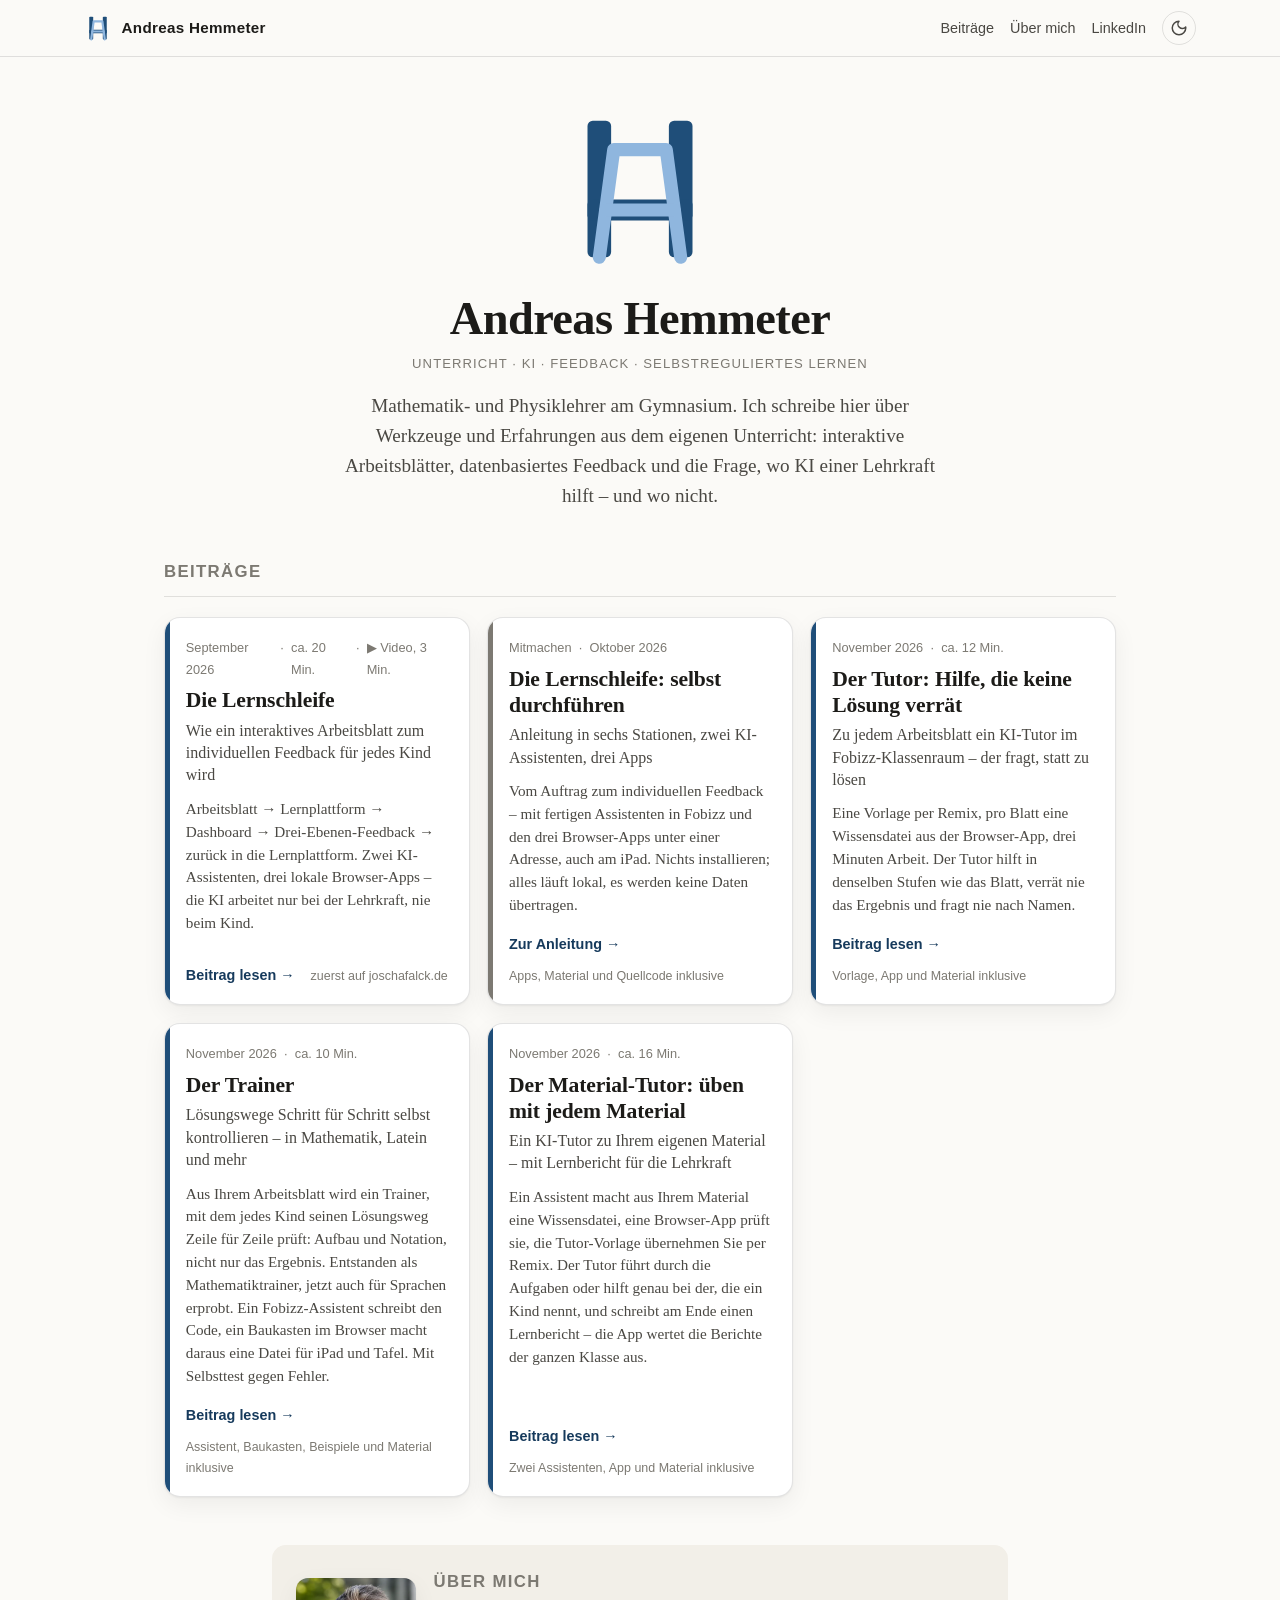
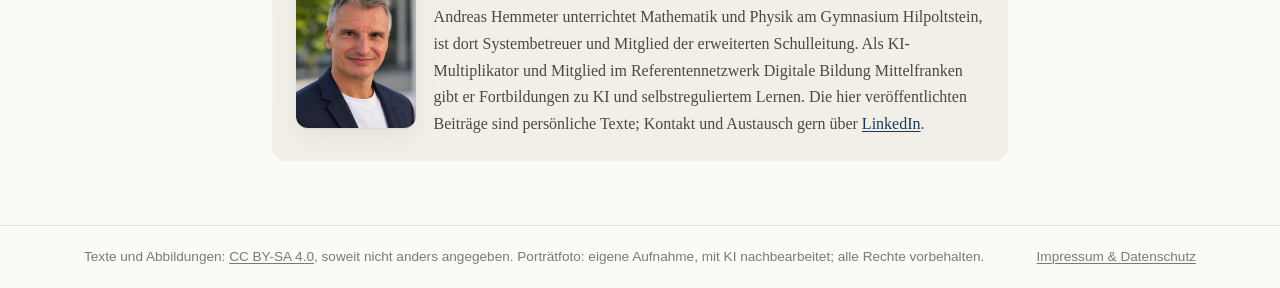
==== commit 4c1609de: "Add files via upload" ====
--- a/index.html
+++ b/index.html
@@ -114,12 +114,12 @@
       </a>
       <!-- ── Ende Beitrag ── -->
 
-      <a class="kachel" href="Mathematiktrainer/">
-        <p class="kachel-meta"><time datetime="2026-11">November 2026</time><span aria-hidden="true">·</span><span>ca. 9 Min.</span></p>
-        <h3>Der Mathematiktrainer</h3>
-        <p class="kachel-unter">Rechenwege Schritt für Schritt selbst kontrollieren – im eigenen Tempo</p>
-        <p class="kachel-text">Aus Ihrem Arbeitsblatt wird ein Trainer, mit dem jedes Kind seinen Rechenweg Zeile für Zeile prüft: Aufbau und Notation, nicht nur das Ergebnis. Ein Fobizz-Assistent schreibt den Code, ein Baukasten im Browser macht daraus eine Datei für iPad und Tafel. Mit Selbsttest gegen Rechenfehler.</p>
-        <p class="kachel-link"><span>Beitrag lesen →</span><span class="kachel-quelle">Assistent, Baukasten und Material inklusive</span></p>
+      <a class="kachel" href="Trainer/">
+        <p class="kachel-meta"><time datetime="2026-11">November 2026</time><span aria-hidden="true">·</span><span>ca. 10 Min.</span></p>
+        <h3>Der Trainer</h3>
+        <p class="kachel-unter">Lösungswege Schritt für Schritt selbst kontrollieren – in Mathematik, Latein und mehr</p>
+        <p class="kachel-text">Aus Ihrem Arbeitsblatt wird ein Trainer, mit dem jedes Kind seinen Lösungsweg Zeile für Zeile prüft: Aufbau und Notation, nicht nur das Ergebnis. Entstanden als Mathematiktrainer, jetzt auch für Sprachen erprobt. Ein Fobizz-Assistent schreibt den Code, ein Baukasten im Browser macht daraus eine Datei für iPad und Tafel. Mit Selbsttest gegen Fehler.</p>
+        <p class="kachel-link"><span>Beitrag lesen →</span><span class="kachel-quelle">Assistent, Baukasten, Beispiele und Material inklusive</span></p>
       </a>
       <!-- ── Ende Beitrag ── -->
 
